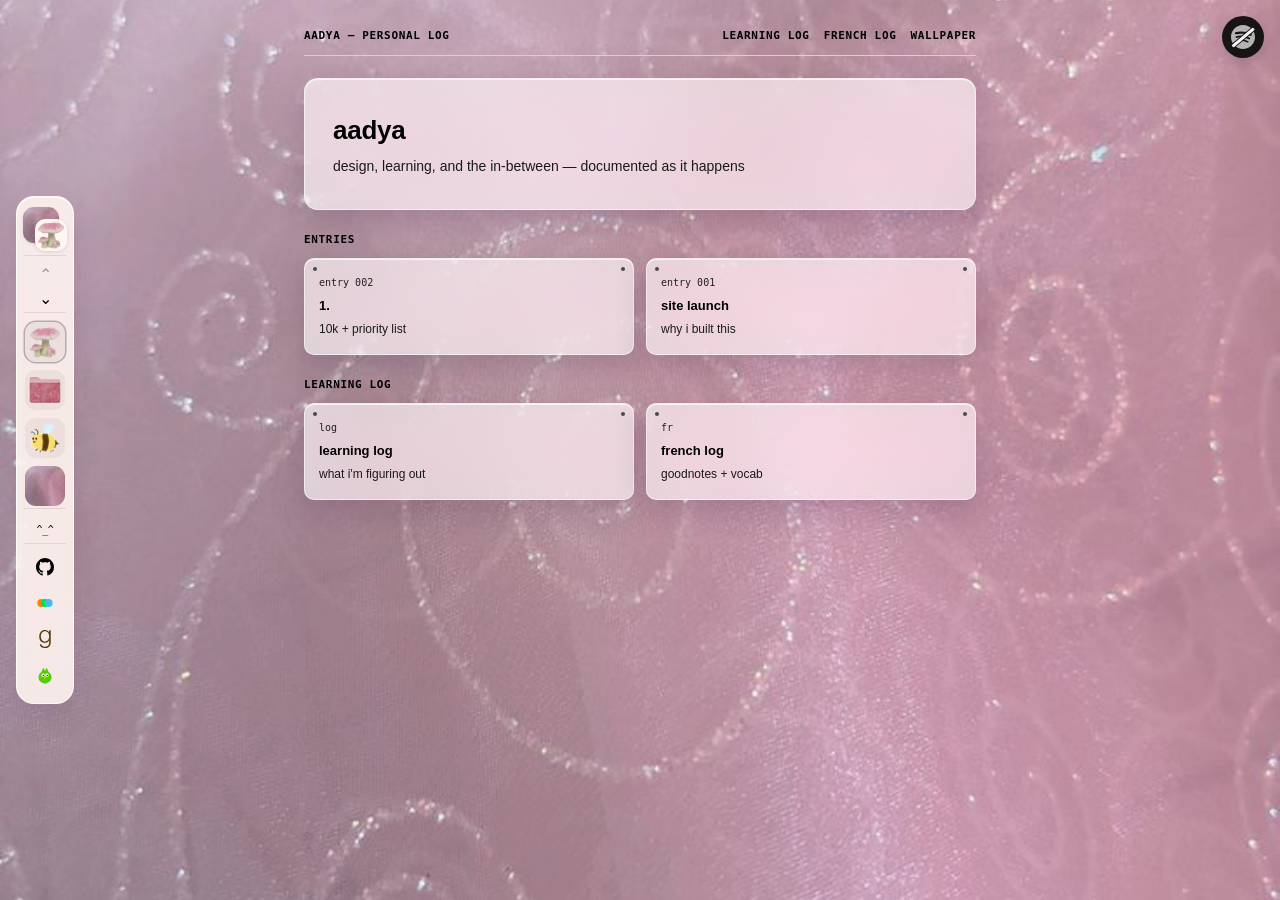
==== index.html @ 1bc1b9bb "Make Spotify toggle use official black/green icon treatment Dark button with slash when muted; solid" ====
<!DOCTYPE html>
<html lang="en">
<head>
  <meta charset="UTF-8" />
  <meta name="viewport" content="width=device-width, initial-scale=1.0" />
  <title>aadya — personal log</title>
  <link rel="stylesheet" href="style.css?v=21" />
</head>
<body>
  <div class="site-bg" aria-hidden="true"></div>
  <nav class="side-nav" aria-label="site">
    <a class="side-nav-stack" href="/index.html" aria-label="home">
      <span class="side-nav-stack-back" aria-hidden="true"></span>
      <img class="side-nav-stack-front" src="/assets/nav-mushrooms.png" alt="" />
    </a>
    <div class="side-nav-group side-nav-arrows">
      <span class="side-nav-chev is-off" aria-hidden="true">⌃</span>
      <a class="side-nav-chev" href="/entries/entry-002.html" aria-label="next">⌄</a>
    </div>
    <div class="side-nav-group">
      <a class="side-nav-tile is-current" href="/index.html" aria-label="entries" title="entries" aria-current="page"><img src="/assets/nav-mushrooms.png" alt="" /></a>
      <a class="side-nav-tile" href="/learning.html" aria-label="learning log" title="learning log"><img src="/assets/nav-folder.png" alt="" /></a>
      <a class="side-nav-tile side-nav-tile-fr" href="/french.html" aria-label="french log" title="french log"><img src="/assets/nav-bee.png" alt="" /></a>
      <a class="side-nav-tile side-nav-tile-wall" href="/wallpaper.html" aria-label="wallpaper" title="wallpaper"></a>
    </div>
    <div class="side-nav-group">
      <span class="side-nav-face" title="hi">^_^</span>
    </div>
    <div class="side-nav-group">
      <a class="side-nav-link" href="https://github.com/aadyaburli" aria-label="github" title="github" target="_blank" rel="noreferrer"><svg viewBox="0 0 16 16" aria-hidden="true"><path fill="currentColor" d="M8 0C3.58 0 0 3.58 0 8c0 3.54 2.29 6.53 5.47 7.59.4.07.55-.17.55-.38 0-.19-.01-.82-.01-1.49-2.01.37-2.53-.49-2.69-.94-.09-.23-.48-.94-.82-1.13-.28-.15-.68-.52-.01-.53.63-.01 1.08.58 1.23.82.72 1.21 1.87.87 2.33.66.07-.52.28-.87.51-1.07-1.78-.2-3.64-.89-3.64-3.95 0-.87.31-1.59.82-2.15-.08-.2-.36-1.02.08-2.12 0 0 .67-.21 2.2.82.64-.18 1.32-.27 2-.27s1.36.09 2 .27c1.53-1.04 2.2-.82 2.2-.82.44 1.1.16 1.92.08 2.12.51.56.82 1.27.82 2.15 0 3.07-1.87 3.75-3.65 3.95.29.25.54.73.54 1.48 0 1.07-.01 1.93-.01 2.2 0 .21.15.46.55.38A8.01 8.01 0 0 0 16 8c0-4.42-3.58-8-8-8"/></svg></a>
      <a class="side-nav-link" href="https://letterboxd.com/blakez333/" aria-label="letterboxd" title="letterboxd" target="_blank" rel="noreferrer"><svg viewBox="0 0 24 24" aria-hidden="true"><circle cx="7" cy="12" r="5.2" fill="#ff8000"/><circle cx="12" cy="12" r="5.2" fill="#00e054"/><circle cx="17" cy="12" r="5.2" fill="#40bcf4"/></svg></a>
      <a class="side-nav-link" href="https://www.goodreads.com/friend/i?feature=friend-invite-url&invite_token=NzhiZjYzODctMDVhMC00OTViLWJhNmMtYjhkZDQzZmRiYTU3" aria-label="goodreads" title="goodreads" target="_blank" rel="noreferrer"><svg viewBox="0 0 24 24" aria-hidden="true"><path fill="#553B08" d="M11.43 23.995c-3.608-.208-6.274-2.077-6.448-5.078.695.007 1.375-.013 2.07-.006.224 1.342 1.065 2.43 2.683 3.026 1.583.496 3.737.46 5.082-.174 1.351-.636 2.145-1.822 2.503-3.577.212-1.042.236-1.734.231-2.92l-.005-1.631h-.059c-1.245 2.564-3.315 3.53-5.59 3.475-5.74-.054-7.68-4.534-7.528-8.606.01-5.241 3.22-8.537 7.557-8.495 2.354-.14 4.605 1.362 5.554 3.37l.059.002.002-2.918 2.099.004-.002 15.717c-.193 7.04-4.376 7.89-8.209 7.811zm6.1-15.633c-.096-3.26-1.601-6.62-5.503-6.645-3.954-.017-5.625 3.592-5.604 6.85-.013 3.439 1.643 6.305 4.703 6.762 4.532.591 6.551-3.411 6.404-6.967z"/></svg></a>
      <a class="side-nav-link" href="https://www.duolingo.com/profile/blakewhimsy" aria-label="duolingo" title="duolingo" target="_blank" rel="noreferrer"><svg viewBox="0 0 24 24" aria-hidden="true"><path fill="#58CC02" d="M7 8.2 9.2 3.4c.3-.6 1.2-.6 1.5 0L12 7.1l1.3-3.7c.3-.6 1.2-.6 1.5 0L17 8.2c2.4 1.1 3.6 4 3.6 7.1 0 4.2-3.4 7.2-8.6 8.2-5.2-1-8.6-4-8.6-8.2 0-3.1 1.2-6 3.6-7.1z"/><circle fill="#fff" cx="9.4" cy="12.2" r="2.1"/><circle fill="#fff" cx="14.6" cy="12.2" r="2.1"/><circle fill="#1a1a1a" cx="9.8" cy="12.5" r=".9"/><circle fill="#1a1a1a" cx="15" cy="12.5" r=".9"/><path fill="#FFC200" d="M12 13.6 10.6 16.4h2.8z"/></svg></a>
    </div>
  </nav>
  <div class="wrap">

    <div class="topbar">
      <span>aadya — personal log</span>
      <span class="topbar-links">
        <a href="learning.html">learning log</a>
        <a href="french.html">french log</a>
        <a href="wallpaper.html">wallpaper</a>
      </span>
    </div>

    <div class="hero">
      <h1>aadya</h1>
      <p>design, learning, and the in-between — documented as it happens</p>
    </div>

    <div class="section-label">entries</div>

    <!--
      to add a new entry:
      1. copy entries/entry-template.html to entries/entry-00X.html and fill it in
      2. add a new <a class="entry-card"> block below, newest at the top
    -->
    <div class="entry-grid">

      <a class="entry-card" href="entries/entry-002.html">
        <div class="tag">entry 002</div>
        <div class="title">1.</div>
        <div class="desc">10k + priority list</div>
      </a>

      <a class="entry-card" href="entries/entry-001.html">
        <div class="tag">entry 001</div>
        <div class="title">site launch</div>
        <div class="desc">why i built this</div>
      </a>
    </div>

    <div class="section-label">learning log</div>

    <div class="entry-grid">
      <a class="entry-card" href="learning.html">
        <div class="tag">log</div>
        <div class="title">learning log</div>
        <div class="desc">what i'm figuring out</div>
      </a>
      <a class="entry-card" href="french.html">
        <div class="tag">fr</div>
        <div class="title">french log</div>
        <div class="desc">goodnotes + vocab</div>
      </a>
    </div>

  </div>
  <script src="/assets/bg.js"></script>
  <script src="/assets/spotify-bg.js"></script>
</body>
</html>
---- style.css ----
/* ============================================
   base site styles — industrial / apple aesthetic
   grey background, sleek sans-serif, monospace
   labels for the "industrial" detail
   ============================================ */

:root {
  --bg: #e4e4e6;          /* page background — brushed grey */
  --panel: #f5f5f7;       /* card / panel surface — apple grey-white */
  --border: #d2d2d6;      /* hairline borders */
  --text-primary: #000000;
  --text-secondary: #1a1a1a;
  --text-muted: #222222;
  --rivet: #4a4a4e;

  --font-sans: -apple-system, BlinkMacSystemFont, "SF Pro Display", "Segoe UI", Helvetica, Arial, sans-serif;
  --font-mono: ui-monospace, "SF Mono", "Menlo", "Consolas", monospace;
}

* {
  box-sizing: border-box;
  cursor: url("/assets/bubble-cursor.png") 12 12, url("/assets/bubble-cursor-32.png") 16 16, auto;
}

a,
.entry-card,
.back-link,
.gn-downloads a,
.wallpaper-swatch,
.wallpaper-icon-btn,
.side-nav a,
.spotify-sound-toggle {
  cursor: url("/assets/bubble-cursor.png") 12 12, url("/assets/bubble-cursor-32.png") 16 16, pointer;
}

body {
  margin: 0;
  background: #f3c4d4;
  color: var(--text-primary);
  font-family: var(--font-sans);
  line-height: 1.5;
}

.site-bg {
  position: fixed;
  inset: 0;
  z-index: 0;
  overflow: hidden;
  background: #f3c4d4;
  pointer-events: none;
}

.site-bg::before {
  content: "";
  position: absolute;
  inset: 0;
  background: url("/assets/bg-spiral.jpg") center / cover no-repeat;
}

.site-bg::after {
  content: "";
  position: absolute;
  inset: 0;
  background: rgba(255, 236, 244, 0.12);
}

.wrap {
  position: relative;
  z-index: 1;
  max-width: 720px;
  margin: 0 auto;
  padding: 28px 24px 80px;
}

/* top bar — the "nameplate" strip */
.topbar {
  display: flex;
  justify-content: space-between;
  align-items: center;
  border-bottom: 1px solid var(--border);
  padding-bottom: 10px;
  margin-bottom: 22px;
  font-family: var(--font-mono);
  font-size: 11px;
  letter-spacing: 0.06em;
  color: var(--text-primary);
  text-transform: uppercase;
  font-weight: 600;
}

.topbar a {
  color: var(--text-primary);
  text-decoration: none;
}

.topbar a:hover {
  color: #000;
}

.hero,
.entry-card,
.entry-page,
.log-note {
  background: rgba(255, 255, 255, 0.62);
  backdrop-filter: blur(22px) saturate(170%);
  -webkit-backdrop-filter: blur(22px) saturate(170%);
  border: 1px solid rgba(255, 255, 255, 0.55);
  box-shadow:
    0 10px 30px rgba(40, 16, 60, 0.18),
    inset 0 1px 0 rgba(255, 255, 255, 0.7);
}

/* hero panel */
.hero {
  border-radius: 14px;
  padding: 32px 28px;
  margin-bottom: 16px;
}

.hero h1 {
  margin: 0;
  font-size: 26px;
  font-weight: 600;
  letter-spacing: -0.01em;
}

.hero p {
  margin: 6px 0 0;
  font-size: 14px;
  color: var(--text-secondary);
}

.section-label {
  margin: 22px 0 10px;
  font-family: var(--font-mono);
  font-size: 11px;
  letter-spacing: 0.06em;
  color: var(--text-primary);
  text-transform: uppercase;
  font-weight: 600;
}

.section-label:first-of-type {
  margin-top: 4px;
}

/* entry grid on the homepage */
.entry-grid {
  display: grid;
  grid-template-columns: repeat(auto-fit, minmax(160px, 1fr));
  gap: 12px;
}

.entry-card {
  position: relative;
  border-radius: 10px;
  padding: 16px 14px;
  text-decoration: none;
  color: inherit;
  display: block;
  transition: background 0.15s ease, border-color 0.15s ease;
}

.entry-card:hover {
  background: rgba(255, 255, 255, 0.68);
  border-color: rgba(255, 255, 255, 0.8);
}

/* rivet dots — the little signature detail in each corner */
.entry-card::before,
.entry-card::after {
  content: "";
  position: absolute;
  top: 8px;
  width: 4px;
  height: 4px;
  border-radius: 50%;
  background: var(--rivet);
}

.entry-card::before { left: 8px; }
.entry-card::after { right: 8px; }

.entry-card .tag {
  font-family: var(--font-mono);
  font-size: 10px;
  color: var(--text-muted);
  margin-bottom: 6px;
}

.entry-card .title {
  font-size: 13px;
  font-weight: 600;
}

.entry-card .desc {
  font-size: 12px;
  color: var(--text-secondary);
  margin-top: 4px;
}

/* single entry page */
.entry-page {
  border-radius: 14px;
  padding: 32px 28px;
}

.entry-page .tag {
  font-family: var(--font-mono);
  font-size: 11px;
  color: var(--text-muted);
  margin-bottom: 10px;
}

.entry-page h1 {
  margin: 0 0 4px;
  font-size: 22px;
  font-weight: 600;
}

.entry-page .date {
  font-size: 13px;
  color: var(--text-secondary);
  margin-bottom: 20px;
}

.entry-page .body {
  font-size: 15px;
  color: var(--text-primary);
}

.entry-page .body p {
  margin: 0 0 14px;
}

.back-link {
  display: inline-block;
  margin-top: 24px;
  font-family: var(--font-mono);
  font-size: 12px;
  color: var(--text-primary);
  text-decoration: none;
}

.back-link:hover {
  color: var(--text-primary);
}

/* learning log notes */
.log-list {
  display: flex;
  flex-direction: column;
  gap: 12px;
}

.log-note {
  border-radius: 14px;
  padding: 24px 26px;
}

.log-note .tag {
  font-family: var(--font-mono);
  font-size: 11px;
  color: var(--text-muted);
  margin-bottom: 8px;
}

.log-note h2 {
  margin: 0 0 4px;
  font-size: 18px;
  font-weight: 600;
}

.log-note .date {
  font-size: 13px;
  color: var(--text-secondary);
  margin-bottom: 14px;
}

.log-note p {
  margin: 0;
  font-size: 15px;
  color: var(--text-primary);
}

/* french log — goodnotes sheets */
.gn-book {
  display: flex;
  flex-direction: column;
  gap: 18px;
}

.gn-page {
  background: #fffaf3;
  border: 1px solid rgba(40, 24, 16, 0.12);
  border-radius: 4px 10px 10px 4px;
  box-shadow:
    0 10px 28px rgba(40, 16, 30, 0.12),
    inset 0 1px 0 rgba(255, 255, 255, 0.9);
  overflow: hidden;
}

.gn-meta {
  display: flex;
  justify-content: space-between;
  padding: 10px 18px 0;
  font-family: var(--font-mono);
  font-size: 10px;
  letter-spacing: 0.06em;
  text-transform: uppercase;
  color: var(--text-muted);
}

.gn-paper {
  margin: 8px 14px 16px;
  padding: 22px 22px 28px 26px;
  min-height: 280px;
  background-color: #fffdf8;
  background-image: radial-gradient(#d7cbb8 1.1px, transparent 1.1px);
  background-size: 18px 18px;
  border: 1px solid rgba(180, 160, 140, 0.28);
}

.gn-paper-empty {
  min-height: 640px;
}

.gn-paper h2 {
  margin: 0 0 10px;
  font-family: Georgia, "Times New Roman", serif;
  font-size: 22px;
  font-weight: 500;
}

.gn-paper p {
  margin: 0 0 12px;
  font-size: 15px;
  max-width: 36em;
}

.gn-vocab {
  display: grid;
  gap: 8px;
  margin-top: 18px;
  max-width: 280px;
}

.gn-vocab div {
  display: flex;
  justify-content: space-between;
  gap: 16px;
  border-bottom: 1px solid rgba(40, 24, 16, 0.12);
  padding-bottom: 4px;
  font-size: 14px;
}

.gn-vocab em {
  font-style: italic;
  font-family: Georgia, "Times New Roman", serif;
}

.gn-vocab span {
  color: var(--text-secondary);
}

.gn-slot {
  min-height: 560px;
}

.gn-slot img {
  display: block;
  width: 100%;
  height: auto;
}

.gn-hint {
  margin: 0;
  padding-top: 40%;
  text-align: center;
  font-family: var(--font-mono);
  font-size: 11px;
  letter-spacing: 0.05em;
  text-transform: uppercase;
  color: rgba(40, 24, 16, 0.38);
}

.gn-downloads {
  display: flex;
  flex-wrap: wrap;
  gap: 8px;
  margin: 0 0 16px;
}

.gn-downloads a {
  display: inline-flex;
  align-items: center;
  gap: 6px;
  padding: 7px 12px;
  border-radius: 999px;
  border: 1px solid rgba(40, 24, 16, 0.14);
  background: rgba(255, 250, 243, 0.78);
  color: var(--text-primary);
  text-decoration: none;
  font-family: var(--font-mono);
  font-size: 11px;
  letter-spacing: 0.04em;
  text-transform: uppercase;
}

.gn-downloads a:hover {
  background: #fffaf3;
}

.gn-paper-latex {
  padding: 0;
  min-height: 0;
  background-image: none;
  background-color: #f6efe4;
}

.gn-paper-latex .gn-slot {
  min-height: 0;
}

.side-nav-tile-fr {
  background: rgba(255, 244, 214, 0.7);
}

.side-nav-tile-fr img {
  width: 34px;
  height: 34px;
}

body[data-wallpaper="still"] .site-bg::before {
  background-image: url("/assets/bg-poster.jpg");
}

body[data-wallpaper="dusk"] .site-bg::after {
  background: rgba(12, 4, 22, 0.52);
}

body[data-wallpaper="mist"] .site-bg::before {
  filter: blur(10px) saturate(1.25);
  transform: scale(1.12);
}

body[data-wallpaper="mist"] .site-bg::after {
  background: rgba(255, 255, 255, 0.14);
}

body[data-wallpaper="paper"] .site-bg::after {
  background:
    repeating-linear-gradient(0deg, rgba(255, 255, 255, 0.05) 0 1px, transparent 1px 3px),
    repeating-linear-gradient(90deg, rgba(40, 20, 10, 0.05) 0 1px, transparent 1px 4px),
    rgba(236, 228, 214, 0.3);
}

body[data-wallpaper="glass"] .site-bg::after {
  background: linear-gradient(
    155deg,
    rgba(170, 235, 255, 0.34),
    rgba(255, 170, 220, 0.26) 55%,
    rgba(90, 40, 140, 0.22)
  );
}

.topbar-links {
  display: flex;
  gap: 14px;
}

/* Spotify background sound — fixed top-right icon toggle */
.spotify-sound-toggle {
  position: fixed;
  top: 16px;
  right: 16px;
  z-index: 60;
  width: 42px;
  height: 42px;
  padding: 0;
  border: none;
  border-radius: 50%;
  background: #191414;
  box-shadow: 0 6px 18px rgba(40, 16, 60, 0.18);
  display: grid;
  place-items: center;
  color: #b3b3b3;
  transition: color 0.15s ease, background 0.15s ease, transform 0.15s ease;
}

.spotify-sound-toggle:hover {
  transform: scale(1.05);
  color: #fff;
}

.spotify-sound-toggle.is-on {
  background: #1db954;
  color: #fff;
}

.spotify-sound-toggle .spotify-sound-icon {
  width: 24px;
  height: 24px;
  display: block;
}

.spotify-sound-toggle .spotify-sound-icon path {
  fill: currentColor;
}

.spotify-sound-toggle .spotify-sound-slash {
  position: absolute;
  left: 50%;
  top: 50%;
  width: 28px;
  height: 2.5px;
  margin-left: -14px;
  margin-top: -1px;
  background: #fff;
  border-radius: 1px;
  transform: rotate(-40deg);
  opacity: 0.95;
  pointer-events: none;
  box-shadow: 0 0 0 1px #191414;
}

.spotify-sound-toggle.is-on .spotify-sound-slash {
  display: none;
}

.spotify-embed-host {
  /* keep a real-sized player; clip it so only the icon control shows */
  position: fixed;
  right: 16px;
  bottom: 16px;
  width: 300px;
  height: 80px;
  overflow: hidden;
  clip-path: inset(0 0 0 0);
  opacity: 0;
  pointer-events: none;
  z-index: -1;
}

.wallpaper-page {
  position: relative;
  z-index: 1;
  min-height: 100vh;
  padding: 28px 24px 40px;
}

.wallpaper-page .topbar {
  max-width: none;
}

.wallpaper-dock {
  position: fixed;
  right: 24px;
  top: 50%;
  transform: translateY(-50%);
  width: min(300px, calc(100vw - 48px));
  background: rgba(255, 255, 255, 0.62);
  backdrop-filter: blur(22px) saturate(170%);
  -webkit-backdrop-filter: blur(22px) saturate(170%);
  border: 1px solid rgba(255, 255, 255, 0.55);
  box-shadow:
    0 10px 30px rgba(40, 16, 60, 0.18),
    inset 0 1px 0 rgba(255, 255, 255, 0.7);
  border-radius: 14px;
  padding: 20px 18px 18px;
}

.wallpaper-dock-head {
  display: flex;
  justify-content: space-between;
  align-items: baseline;
  gap: 12px;
}

.wallpaper-dock h1 {
  margin: 0;
  font-size: 22px;
  font-weight: 600;
}

.wallpaper-icon-btn {
  font-family: var(--font-mono);
  font-size: 11px;
  letter-spacing: 0.06em;
  text-transform: uppercase;
  color: var(--text-primary);
  background: transparent;
  border: 0;
  padding: 0;
}

.wallpaper-icon-btn:hover {
  color: var(--text-primary);
}

.wallpaper-kicker,
.wallpaper-current {
  margin: 6px 0 0;
  font-size: 13px;
  color: var(--text-secondary);
}

.wallpaper-current {
  font-family: var(--font-mono);
  font-size: 11px;
  letter-spacing: 0.06em;
  text-transform: uppercase;
  color: var(--text-primary);
  margin-bottom: 14px;
}

.wallpaper-grid {
  display: grid;
  grid-template-columns: repeat(3, 1fr);
  gap: 8px;
}

.wallpaper-swatch {
  display: flex;
  flex-direction: column;
  gap: 6px;
  padding: 0;
  border: 0;
  background: transparent;
  font-family: var(--font-mono);
  font-size: 10px;
  letter-spacing: 0.04em;
  text-transform: uppercase;
  color: var(--text-primary);
  text-align: left;
}

.wallpaper-thumb {
  display: block;
  width: 100%;
  aspect-ratio: 1;
  border-radius: 8px;
  border: 1px solid rgba(255, 255, 255, 0.45);
  background: url("/assets/bg-spiral.jpg") center / cover no-repeat;
}

.wallpaper-thumb-still {
  background-image: url("/assets/bg-poster.jpg");
}

.wallpaper-swatch.is-active .wallpaper-thumb,
.wallpaper-swatch:hover .wallpaper-thumb {
  border-color: rgba(255, 255, 255, 0.95);
  box-shadow: 0 0 0 2px rgba(255, 255, 255, 0.35);
}

.wallpaper-thumb-dusk {
  filter: brightness(0.55);
}

.wallpaper-thumb-mist {
  filter: blur(1.5px) saturate(1.3) brightness(1.1);
}

.wallpaper-thumb-paper {
  filter: sepia(0.35) contrast(0.95);
}

.wallpaper-thumb-glass {
  filter: hue-rotate(40deg) saturate(1.4);
}

@media (max-width: 720px) {
  .wallpaper-dock {
    position: static;
    transform: none;
    width: auto;
    margin-top: 40vh;
  }
}

/* left icon dock — like a studio sidebar */
.side-nav {
  position: fixed;
  left: 16px;
  top: 50%;
  transform: translateY(-50%);
  z-index: 4;
  display: flex;
  flex-direction: column;
  align-items: center;
  width: 58px;
  padding: 10px 7px 12px;
  background: rgba(255, 246, 241, 0.88);
  backdrop-filter: blur(18px) saturate(160%);
  -webkit-backdrop-filter: blur(18px) saturate(160%);
  border: 1px solid rgba(255, 255, 255, 0.75);
  border-radius: 18px;
  box-shadow:
    0 12px 30px rgba(80, 30, 50, 0.14),
    inset 0 1px 0 rgba(255, 255, 255, 0.9);
}

.side-nav-stack {
  position: relative;
  display: block;
  width: 44px;
  height: 44px;
  margin-bottom: 4px;
}

.side-nav-stack-back {
  position: absolute;
  inset: 0 8px 8px 0;
  border-radius: 11px;
  background: url("/assets/bg-spiral.jpg") center / cover no-repeat;
  box-shadow: 0 1px 3px rgba(0, 0, 0, 0.12);
}

.side-nav-stack-front {
  position: absolute;
  right: 0;
  bottom: 0;
  width: 32px;
  height: 32px;
  object-fit: contain;
  background: #fff6f1;
  border-radius: 10px;
  padding: 2px;
  box-shadow: 0 1px 4px rgba(0, 0, 0, 0.12);
}

.side-nav-group {
  display: flex;
  flex-direction: column;
  align-items: center;
  gap: 8px;
  width: 100%;
  padding: 9px 0 2px;
  border-top: 1px solid rgba(40, 20, 30, 0.1);
}

.side-nav-arrows {
  gap: 2px;
  padding-top: 8px;
}

.side-nav-chev {
  display: grid;
  place-items: center;
  width: 32px;
  height: 22px;
  color: var(--text-primary);
  text-decoration: none;
  font-size: 16px;
  line-height: 1;
}

.side-nav-chev.is-off {
  opacity: 0.35;
  pointer-events: none;
}

.side-nav-tile {
  display: grid;
  place-items: center;
  width: 40px;
  height: 40px;
  border-radius: 11px;
  background: rgba(40, 20, 30, 0.05);
  overflow: hidden;
  text-decoration: none;
  color: var(--text-primary);
}

.side-nav-tile img {
  width: 32px;
  height: 32px;
  object-fit: contain;
}

.side-nav-tile svg {
  width: 20px;
  height: 20px;
}

.side-nav-tile-wall {
  background: url("/assets/bg-spiral.jpg") center / cover no-repeat;
}

.side-nav-tile.is-current {
  box-shadow: 0 0 0 1.5px rgba(20, 10, 16, 0.28);
}

.side-nav-face {
  font-family: var(--font-mono);
  font-size: 10px;
  letter-spacing: -0.04em;
  color: var(--text-primary);
  padding: 4px 0;
}

.side-nav-link {
  display: grid;
  place-items: center;
  width: 28px;
  height: 28px;
  color: var(--text-primary);
}

.side-nav-link svg {
  width: 18px;
  height: 18px;
}

@media (max-width: 920px) {
  .side-nav {
    left: 50%;
    right: auto;
    top: auto;
    bottom: 14px;
    transform: translateX(-50%);
    flex-direction: row;
    width: auto;
    max-width: calc(100vw - 28px);
    height: 58px;
    padding: 8px 10px;
    overflow-x: auto;
  }

  .side-nav-stack {
    margin: 0 4px 0 0;
    flex: 0 0 auto;
  }

  .side-nav-group {
    flex-direction: row;
    width: auto;
    padding: 0 8px;
    border-top: 0;
    border-left: 1px solid rgba(40, 20, 30, 0.1);
  }

  .side-nav-arrows {
    padding: 0 8px;
  }

  .wrap,
  .wallpaper-page {
    padding-bottom: 92px;
  }
}
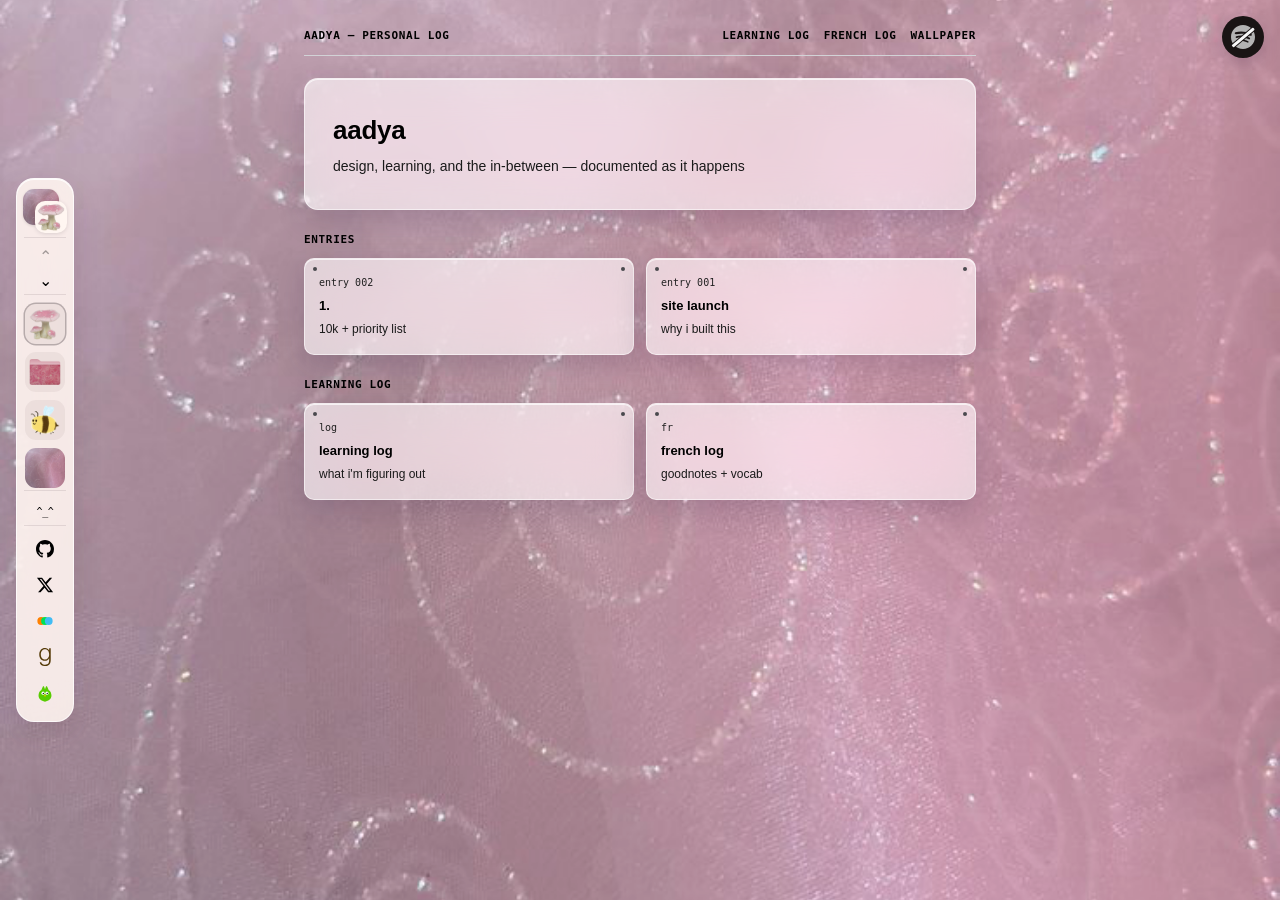
==== commit ac0c6c07: "Add X profile link to the side navigation Place https://x.com/aadyabuilds next to the other profile " ====
--- a/index.html
+++ b/index.html
@@ -28,6 +28,7 @@
     </div>
     <div class="side-nav-group">
       <a class="side-nav-link" href="https://github.com/aadyaburli" aria-label="github" title="github" target="_blank" rel="noreferrer"><svg viewBox="0 0 16 16" aria-hidden="true"><path fill="currentColor" d="M8 0C3.58 0 0 3.58 0 8c0 3.54 2.29 6.53 5.47 7.59.4.07.55-.17.55-.38 0-.19-.01-.82-.01-1.49-2.01.37-2.53-.49-2.69-.94-.09-.23-.48-.94-.82-1.13-.28-.15-.68-.52-.01-.53.63-.01 1.08.58 1.23.82.72 1.21 1.87.87 2.33.66.07-.52.28-.87.51-1.07-1.78-.2-3.64-.89-3.64-3.95 0-.87.31-1.59.82-2.15-.08-.2-.36-1.02.08-2.12 0 0 .67-.21 2.2.82.64-.18 1.32-.27 2-.27s1.36.09 2 .27c1.53-1.04 2.2-.82 2.2-.82.44 1.1.16 1.92.08 2.12.51.56.82 1.27.82 2.15 0 3.07-1.87 3.75-3.65 3.95.29.25.54.73.54 1.48 0 1.07-.01 1.93-.01 2.2 0 .21.15.46.55.38A8.01 8.01 0 0 0 16 8c0-4.42-3.58-8-8-8"/></svg></a>
+      <a class="side-nav-link" href="https://x.com/aadyabuilds" aria-label="x" title="x" target="_blank" rel="noreferrer"><svg viewBox="0 0 24 24" aria-hidden="true"><path fill="currentColor" d="M18.244 2.25h3.308l-7.227 8.26 8.502 11.24H16.17l-4.714-6.231-5.401 6.231H2.744l7.227-8.451L1.254 2.25H8.08l4.713 6.231zm-1.161 17.52h1.833L7.084 4.126H5.117z"/></svg></a>
       <a class="side-nav-link" href="https://letterboxd.com/blakez333/" aria-label="letterboxd" title="letterboxd" target="_blank" rel="noreferrer"><svg viewBox="0 0 24 24" aria-hidden="true"><circle cx="7" cy="12" r="5.2" fill="#ff8000"/><circle cx="12" cy="12" r="5.2" fill="#00e054"/><circle cx="17" cy="12" r="5.2" fill="#40bcf4"/></svg></a>
       <a class="side-nav-link" href="https://www.goodreads.com/friend/i?feature=friend-invite-url&invite_token=NzhiZjYzODctMDVhMC00OTViLWJhNmMtYjhkZDQzZmRiYTU3" aria-label="goodreads" title="goodreads" target="_blank" rel="noreferrer"><svg viewBox="0 0 24 24" aria-hidden="true"><path fill="#553B08" d="M11.43 23.995c-3.608-.208-6.274-2.077-6.448-5.078.695.007 1.375-.013 2.07-.006.224 1.342 1.065 2.43 2.683 3.026 1.583.496 3.737.46 5.082-.174 1.351-.636 2.145-1.822 2.503-3.577.212-1.042.236-1.734.231-2.92l-.005-1.631h-.059c-1.245 2.564-3.315 3.53-5.59 3.475-5.74-.054-7.68-4.534-7.528-8.606.01-5.241 3.22-8.537 7.557-8.495 2.354-.14 4.605 1.362 5.554 3.37l.059.002.002-2.918 2.099.004-.002 15.717c-.193 7.04-4.376 7.89-8.209 7.811zm6.1-15.633c-.096-3.26-1.601-6.62-5.503-6.645-3.954-.017-5.625 3.592-5.604 6.85-.013 3.439 1.643 6.305 4.703 6.762 4.532.591 6.551-3.411 6.404-6.967z"/></svg></a>
       <a class="side-nav-link" href="https://www.duolingo.com/profile/blakewhimsy" aria-label="duolingo" title="duolingo" target="_blank" rel="noreferrer"><svg viewBox="0 0 24 24" aria-hidden="true"><path fill="#58CC02" d="M7 8.2 9.2 3.4c.3-.6 1.2-.6 1.5 0L12 7.1l1.3-3.7c.3-.6 1.2-.6 1.5 0L17 8.2c2.4 1.1 3.6 4 3.6 7.1 0 4.2-3.4 7.2-8.6 8.2-5.2-1-8.6-4-8.6-8.2 0-3.1 1.2-6 3.6-7.1z"/><circle fill="#fff" cx="9.4" cy="12.2" r="2.1"/><circle fill="#fff" cx="14.6" cy="12.2" r="2.1"/><circle fill="#1a1a1a" cx="9.8" cy="12.5" r=".9"/><circle fill="#1a1a1a" cx="15" cy="12.5" r=".9"/><path fill="#FFC200" d="M12 13.6 10.6 16.4h2.8z"/></svg></a>
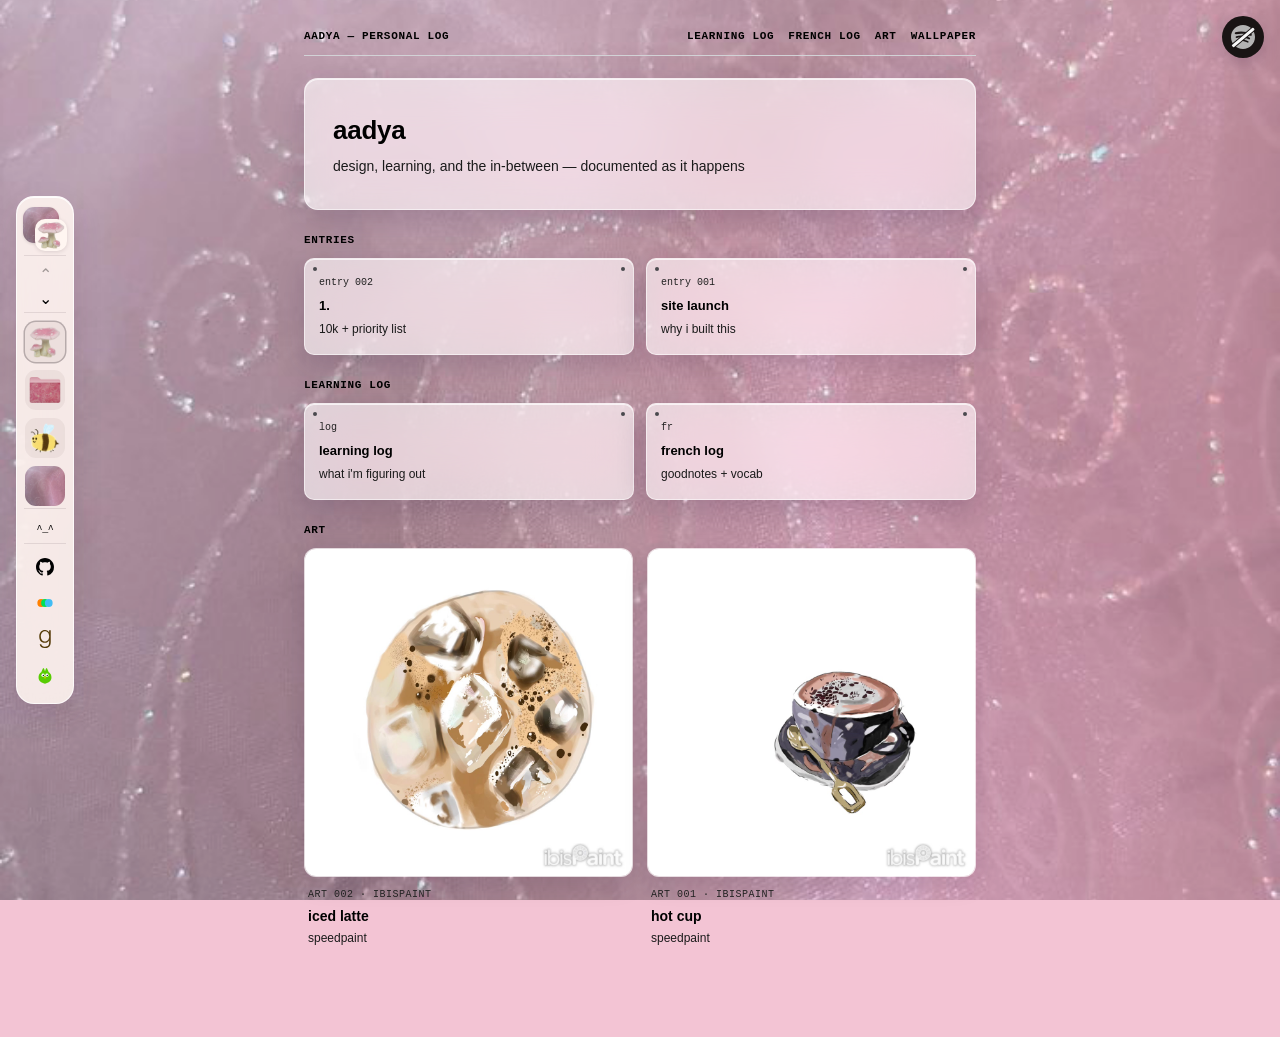
==== commit c35398ec: "Add art section with ibisPaint coffee speedpaints New art log page and homepage art section featurin" ====
--- a/index.html
+++ b/index.html
@@ -4,7 +4,7 @@
   <meta charset="UTF-8" />
   <meta name="viewport" content="width=device-width, initial-scale=1.0" />
   <title>aadya — personal log</title>
-  <link rel="stylesheet" href="style.css?v=21" />
+  <link rel="stylesheet" href="style.css?v=22" />
 </head>
 <body>
   <div class="site-bg" aria-hidden="true"></div>
@@ -28,7 +28,6 @@
     </div>
     <div class="side-nav-group">
       <a class="side-nav-link" href="https://github.com/aadyaburli" aria-label="github" title="github" target="_blank" rel="noreferrer"><svg viewBox="0 0 16 16" aria-hidden="true"><path fill="currentColor" d="M8 0C3.58 0 0 3.58 0 8c0 3.54 2.29 6.53 5.47 7.59.4.07.55-.17.55-.38 0-.19-.01-.82-.01-1.49-2.01.37-2.53-.49-2.69-.94-.09-.23-.48-.94-.82-1.13-.28-.15-.68-.52-.01-.53.63-.01 1.08.58 1.23.82.72 1.21 1.87.87 2.33.66.07-.52.28-.87.51-1.07-1.78-.2-3.64-.89-3.64-3.95 0-.87.31-1.59.82-2.15-.08-.2-.36-1.02.08-2.12 0 0 .67-.21 2.2.82.64-.18 1.32-.27 2-.27s1.36.09 2 .27c1.53-1.04 2.2-.82 2.2-.82.44 1.1.16 1.92.08 2.12.51.56.82 1.27.82 2.15 0 3.07-1.87 3.75-3.65 3.95.29.25.54.73.54 1.48 0 1.07-.01 1.93-.01 2.2 0 .21.15.46.55.38A8.01 8.01 0 0 0 16 8c0-4.42-3.58-8-8-8"/></svg></a>
-      <a class="side-nav-link" href="https://x.com/aadyabuilds" aria-label="x" title="x" target="_blank" rel="noreferrer"><svg viewBox="0 0 24 24" aria-hidden="true"><path fill="currentColor" d="M18.244 2.25h3.308l-7.227 8.26 8.502 11.24H16.17l-4.714-6.231-5.401 6.231H2.744l7.227-8.451L1.254 2.25H8.08l4.713 6.231zm-1.161 17.52h1.833L7.084 4.126H5.117z"/></svg></a>
       <a class="side-nav-link" href="https://letterboxd.com/blakez333/" aria-label="letterboxd" title="letterboxd" target="_blank" rel="noreferrer"><svg viewBox="0 0 24 24" aria-hidden="true"><circle cx="7" cy="12" r="5.2" fill="#ff8000"/><circle cx="12" cy="12" r="5.2" fill="#00e054"/><circle cx="17" cy="12" r="5.2" fill="#40bcf4"/></svg></a>
       <a class="side-nav-link" href="https://www.goodreads.com/friend/i?feature=friend-invite-url&invite_token=NzhiZjYzODctMDVhMC00OTViLWJhNmMtYjhkZDQzZmRiYTU3" aria-label="goodreads" title="goodreads" target="_blank" rel="noreferrer"><svg viewBox="0 0 24 24" aria-hidden="true"><path fill="#553B08" d="M11.43 23.995c-3.608-.208-6.274-2.077-6.448-5.078.695.007 1.375-.013 2.07-.006.224 1.342 1.065 2.43 2.683 3.026 1.583.496 3.737.46 5.082-.174 1.351-.636 2.145-1.822 2.503-3.577.212-1.042.236-1.734.231-2.92l-.005-1.631h-.059c-1.245 2.564-3.315 3.53-5.59 3.475-5.74-.054-7.68-4.534-7.528-8.606.01-5.241 3.22-8.537 7.557-8.495 2.354-.14 4.605 1.362 5.554 3.37l.059.002.002-2.918 2.099.004-.002 15.717c-.193 7.04-4.376 7.89-8.209 7.811zm6.1-15.633c-.096-3.26-1.601-6.62-5.503-6.645-3.954-.017-5.625 3.592-5.604 6.85-.013 3.439 1.643 6.305 4.703 6.762 4.532.591 6.551-3.411 6.404-6.967z"/></svg></a>
       <a class="side-nav-link" href="https://www.duolingo.com/profile/blakewhimsy" aria-label="duolingo" title="duolingo" target="_blank" rel="noreferrer"><svg viewBox="0 0 24 24" aria-hidden="true"><path fill="#58CC02" d="M7 8.2 9.2 3.4c.3-.6 1.2-.6 1.5 0L12 7.1l1.3-3.7c.3-.6 1.2-.6 1.5 0L17 8.2c2.4 1.1 3.6 4 3.6 7.1 0 4.2-3.4 7.2-8.6 8.2-5.2-1-8.6-4-8.6-8.2 0-3.1 1.2-6 3.6-7.1z"/><circle fill="#fff" cx="9.4" cy="12.2" r="2.1"/><circle fill="#fff" cx="14.6" cy="12.2" r="2.1"/><circle fill="#1a1a1a" cx="9.8" cy="12.5" r=".9"/><circle fill="#1a1a1a" cx="15" cy="12.5" r=".9"/><path fill="#FFC200" d="M12 13.6 10.6 16.4h2.8z"/></svg></a>
@@ -41,6 +40,7 @@
       <span class="topbar-links">
         <a href="learning.html">learning log</a>
         <a href="french.html">french log</a>
+        <a href="art.html">art</a>
         <a href="wallpaper.html">wallpaper</a>
       </span>
     </div>
@@ -87,6 +87,54 @@
       </a>
     </div>
 
+    <div class="section-label">art</div>
+
+    <div class="art-grid">
+      <figure class="art-piece">
+        <a href="art.html" aria-label="iced latte speedpaint">
+          <video
+            class="art-video"
+            src="/assets/art/iced-latte-timelapse.mp4"
+            poster="/assets/art/iced-latte.jpg"
+            width="1024"
+            height="1024"
+            autoplay
+            muted
+            loop
+            playsinline
+            preload="metadata"
+          ></video>
+        </a>
+        <figcaption>
+          <div class="tag">art 002 · ibispaint</div>
+          <div class="title">iced latte</div>
+          <div class="desc">speedpaint</div>
+        </figcaption>
+      </figure>
+
+      <figure class="art-piece">
+        <a href="art.html" aria-label="hot cup speedpaint">
+          <video
+            class="art-video"
+            src="/assets/art/hot-cup-timelapse.mp4"
+            poster="/assets/art/hot-cup.jpg"
+            width="1024"
+            height="1024"
+            autoplay
+            muted
+            loop
+            playsinline
+            preload="metadata"
+          ></video>
+        </a>
+        <figcaption>
+          <div class="tag">art 001 · ibispaint</div>
+          <div class="title">hot cup</div>
+          <div class="desc">speedpaint</div>
+        </figcaption>
+      </figure>
+    </div>
+
   </div>
   <script src="/assets/bg.js"></script>
   <script src="/assets/spotify-bg.js"></script>
--- a/style.css
+++ b/style.css
@@ -142,6 +142,54 @@
 
 .section-label:first-of-type {
   margin-top: 4px;
+}
+
+/* art log — ibispaint speedpaints */
+.art-grid {
+  display: grid;
+  grid-template-columns: repeat(auto-fit, minmax(220px, 1fr));
+  gap: 14px;
+  margin-bottom: 8px;
+}
+
+.art-piece {
+  margin: 0;
+}
+
+.art-piece .art-video {
+  display: block;
+  width: 100%;
+  aspect-ratio: 1;
+  height: auto;
+  object-fit: cover;
+  border-radius: 12px;
+  border: 0.5px solid rgba(255, 255, 255, 0.55);
+  background: rgba(255, 255, 255, 0.35);
+  box-shadow: 0 8px 24px rgba(40, 16, 60, 0.12);
+}
+
+.art-piece figcaption {
+  padding: 10px 4px 2px;
+}
+
+.art-piece .tag {
+  font-family: var(--font-mono);
+  font-size: 10px;
+  letter-spacing: 0.05em;
+  text-transform: uppercase;
+  color: var(--text-muted);
+  margin-bottom: 4px;
+}
+
+.art-piece .title {
+  font-size: 14px;
+  font-weight: 600;
+}
+
+.art-piece .desc {
+  font-size: 12px;
+  color: var(--text-secondary);
+  margin-top: 2px;
 }
 
 /* entry grid on the homepage */
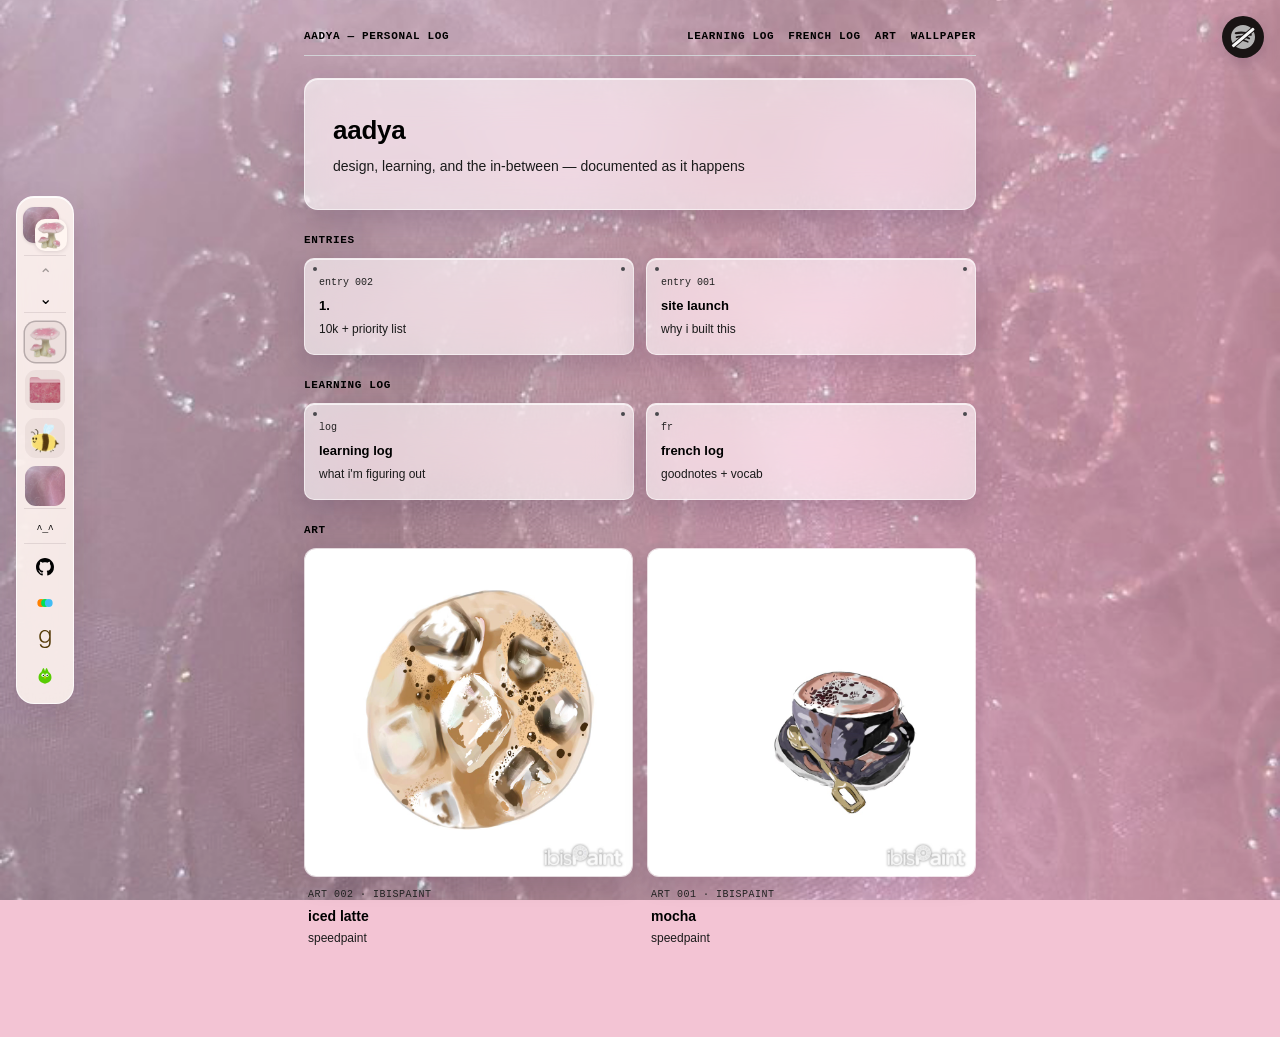
==== commit 7e32c9e9: "Rename hot cup art piece to mocha Update titles, descriptions, and asset filenames on the homepage a" ====
--- a/index.html
+++ b/index.html
@@ -113,11 +113,11 @@
       </figure>
 
       <figure class="art-piece">
-        <a href="art.html" aria-label="hot cup speedpaint">
+        <a href="art.html" aria-label="mocha speedpaint">
           <video
             class="art-video"
-            src="/assets/art/hot-cup-timelapse.mp4"
-            poster="/assets/art/hot-cup.jpg"
+            src="/assets/art/mocha-timelapse.mp4"
+            poster="/assets/art/mocha.jpg"
             width="1024"
             height="1024"
             autoplay
@@ -129,7 +129,7 @@
         </a>
         <figcaption>
           <div class="tag">art 001 · ibispaint</div>
-          <div class="title">hot cup</div>
+          <div class="title">mocha</div>
           <div class="desc">speedpaint</div>
         </figcaption>
       </figure>
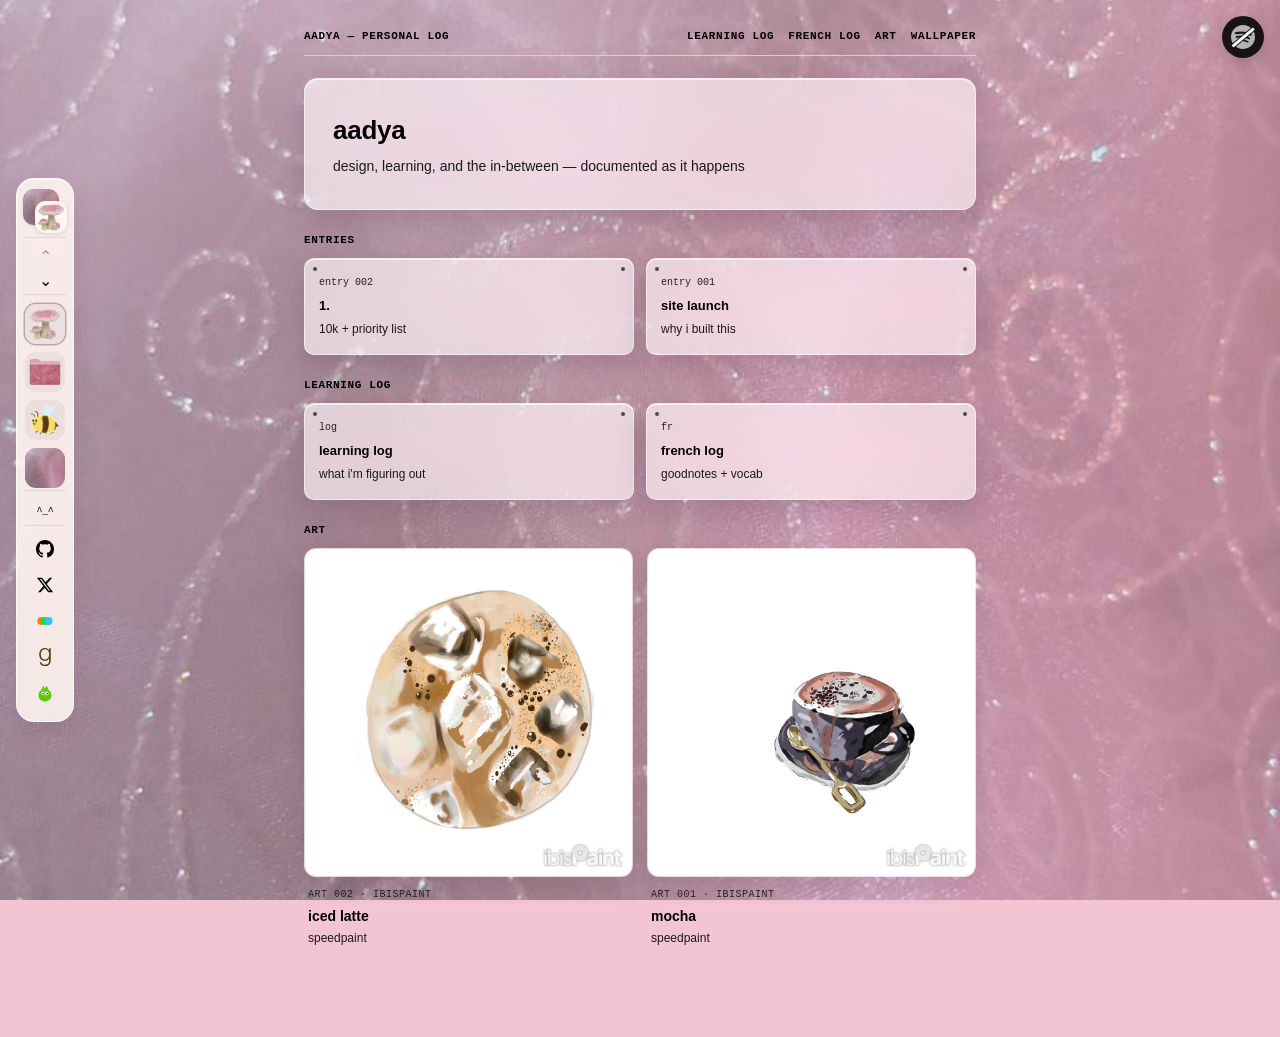
==== commit ead26841: "Merge ac0c6c0772c6ff15432055860a44b76ed3413ecf into 15310fec2a42feddb763069602217f4224bde677" ====
--- a/index.html
+++ b/index.html
@@ -4,7 +4,7 @@
   <meta charset="UTF-8" />
   <meta name="viewport" content="width=device-width, initial-scale=1.0" />
   <title>aadya — personal log</title>
-  <link rel="stylesheet" href="style.css?v=22" />
+  <link rel="stylesheet" href="style.css?v=23" />
 </head>
 <body>
   <div class="site-bg" aria-hidden="true"></div>
@@ -28,8 +28,9 @@
     </div>
     <div class="side-nav-group">
       <a class="side-nav-link" href="https://github.com/aadyaburli" aria-label="github" title="github" target="_blank" rel="noreferrer"><svg viewBox="0 0 16 16" aria-hidden="true"><path fill="currentColor" d="M8 0C3.58 0 0 3.58 0 8c0 3.54 2.29 6.53 5.47 7.59.4.07.55-.17.55-.38 0-.19-.01-.82-.01-1.49-2.01.37-2.53-.49-2.69-.94-.09-.23-.48-.94-.82-1.13-.28-.15-.68-.52-.01-.53.63-.01 1.08.58 1.23.82.72 1.21 1.87.87 2.33.66.07-.52.28-.87.51-1.07-1.78-.2-3.64-.89-3.64-3.95 0-.87.31-1.59.82-2.15-.08-.2-.36-1.02.08-2.12 0 0 .67-.21 2.2.82.64-.18 1.32-.27 2-.27s1.36.09 2 .27c1.53-1.04 2.2-.82 2.2-.82.44 1.1.16 1.92.08 2.12.51.56.82 1.27.82 2.15 0 3.07-1.87 3.75-3.65 3.95.29.25.54.73.54 1.48 0 1.07-.01 1.93-.01 2.2 0 .21.15.46.55.38A8.01 8.01 0 0 0 16 8c0-4.42-3.58-8-8-8"/></svg></a>
+      <a class="side-nav-link" href="https://x.com/aadyabuilds" aria-label="x" title="x" target="_blank" rel="noreferrer"><svg viewBox="0 0 24 24" aria-hidden="true"><path fill="currentColor" d="M18.244 2.25h3.308l-7.227 8.26 8.502 11.24H16.17l-4.714-6.231-5.401 6.231H2.744l7.227-8.451L1.254 2.25H8.08l4.713 6.231zm-1.161 17.52h1.833L7.084 4.126H5.117z"/></svg></a>
       <a class="side-nav-link" href="https://letterboxd.com/blakez333/" aria-label="letterboxd" title="letterboxd" target="_blank" rel="noreferrer"><svg viewBox="0 0 24 24" aria-hidden="true"><circle cx="7" cy="12" r="5.2" fill="#ff8000"/><circle cx="12" cy="12" r="5.2" fill="#00e054"/><circle cx="17" cy="12" r="5.2" fill="#40bcf4"/></svg></a>
-      <a class="side-nav-link" href="https://www.goodreads.com/friend/i?feature=friend-invite-url&invite_token=NzhiZjYzODctMDVhMC00OTViLWJhNmMtYjhkZDQzZmRiYTU3" aria-label="goodreads" title="goodreads" target="_blank" rel="noreferrer"><svg viewBox="0 0 24 24" aria-hidden="true"><path fill="#553B08" d="M11.43 23.995c-3.608-.208-6.274-2.077-6.448-5.078.695.007 1.375-.013 2.07-.006.224 1.342 1.065 2.43 2.683 3.026 1.583.496 3.737.46 5.082-.174 1.351-.636 2.145-1.822 2.503-3.577.212-1.042.236-1.734.231-2.92l-.005-1.631h-.059c-1.245 2.564-3.315 3.53-5.59 3.475-5.74-.054-7.68-4.534-7.528-8.606.01-5.241 3.22-8.537 7.557-8.495 2.354-.14 4.605 1.362 5.554 3.37l.059.002.002-2.918 2.099.004-.002 15.717c-.193 7.04-4.376 7.89-8.209 7.811zm6.1-15.633c-.096-3.26-1.601-6.62-5.503-6.645-3.954-.017-5.625 3.592-5.604 6.85-.013 3.439 1.643 6.305 4.703 6.762 4.532.591 6.551-3.411 6.404-6.967z"/></svg></a>
+      <a class="side-nav-link" href="https://www.goodreads.com/user/show/193448618-blake" aria-label="goodreads" title="goodreads" target="_blank" rel="noreferrer"><svg viewBox="0 0 24 24" aria-hidden="true"><path fill="#553B08" d="M11.43 23.995c-3.608-.208-6.274-2.077-6.448-5.078.695.007 1.375-.013 2.07-.006.224 1.342 1.065 2.43 2.683 3.026 1.583.496 3.737.46 5.082-.174 1.351-.636 2.145-1.822 2.503-3.577.212-1.042.236-1.734.231-2.92l-.005-1.631h-.059c-1.245 2.564-3.315 3.53-5.59 3.475-5.74-.054-7.68-4.534-7.528-8.606.01-5.241 3.22-8.537 7.557-8.495 2.354-.14 4.605 1.362 5.554 3.37l.059.002.002-2.918 2.099.004-.002 15.717c-.193 7.04-4.376 7.89-8.209 7.811zm6.1-15.633c-.096-3.26-1.601-6.62-5.503-6.645-3.954-.017-5.625 3.592-5.604 6.85-.013 3.439 1.643 6.305 4.703 6.762 4.532.591 6.551-3.411 6.404-6.967z"/></svg></a>
       <a class="side-nav-link" href="https://www.duolingo.com/profile/blakewhimsy" aria-label="duolingo" title="duolingo" target="_blank" rel="noreferrer"><svg viewBox="0 0 24 24" aria-hidden="true"><path fill="#58CC02" d="M7 8.2 9.2 3.4c.3-.6 1.2-.6 1.5 0L12 7.1l1.3-3.7c.3-.6 1.2-.6 1.5 0L17 8.2c2.4 1.1 3.6 4 3.6 7.1 0 4.2-3.4 7.2-8.6 8.2-5.2-1-8.6-4-8.6-8.2 0-3.1 1.2-6 3.6-7.1z"/><circle fill="#fff" cx="9.4" cy="12.2" r="2.1"/><circle fill="#fff" cx="14.6" cy="12.2" r="2.1"/><circle fill="#1a1a1a" cx="9.8" cy="12.5" r=".9"/><circle fill="#1a1a1a" cx="15" cy="12.5" r=".9"/><path fill="#FFC200" d="M12 13.6 10.6 16.4h2.8z"/></svg></a>
     </div>
   </nav>
--- a/style.css
+++ b/style.css
@@ -29,7 +29,9 @@
 .wallpaper-swatch,
 .wallpaper-icon-btn,
 .side-nav a,
-.spotify-sound-toggle {
+.spotify-sound-toggle,
+.notebook-cover,
+.notebook-close {
   cursor: url("/assets/bubble-cursor.png") 12 12, url("/assets/bubble-cursor-32.png") 16 16, pointer;
 }
 
@@ -292,6 +294,109 @@
 
 .back-link:hover {
   color: var(--text-primary);
+}
+
+/* learning log — Campus notebook cover → entries */
+.notebook {
+  position: relative;
+}
+
+.notebook-cover {
+  display: block;
+  width: min(320px, 78vw);
+  margin: 18px auto 40px;
+  padding: 0;
+  border: none;
+  background: transparent;
+  position: relative;
+  transform-origin: center top;
+  transition: transform 0.45s cubic-bezier(0.22, 1, 0.36, 1), opacity 0.35s ease;
+  animation: notebook-settle 0.7s cubic-bezier(0.22, 1, 0.36, 1) both;
+}
+
+.notebook-cover img {
+  display: block;
+  width: 100%;
+  height: auto;
+  border-radius: 2px 10px 10px 2px;
+  box-shadow:
+    0 18px 40px rgba(40, 16, 60, 0.18),
+    0 2px 0 rgba(255, 255, 255, 0.55) inset;
+}
+
+.notebook-cover:hover {
+  transform: translateY(-4px) rotate(-0.6deg);
+}
+
+.notebook-cover:focus-visible {
+  outline: 2px solid rgba(30, 30, 30, 0.55);
+  outline-offset: 6px;
+}
+
+.notebook-hint {
+  display: block;
+  margin-top: 12px;
+  text-align: center;
+  font-family: var(--font-mono);
+  font-size: 11px;
+  letter-spacing: 0.08em;
+  text-transform: uppercase;
+  color: var(--text-muted);
+  opacity: 0.85;
+}
+
+.notebook-inside {
+  animation: notebook-reveal 0.5s cubic-bezier(0.22, 1, 0.36, 1) both;
+}
+
+.notebook.is-open .notebook-cover {
+  pointer-events: none;
+  opacity: 0;
+  transform: translateY(-18px) scale(0.94);
+  position: absolute;
+  inset: 0 auto auto 50%;
+  margin: 0;
+  width: min(320px, 78vw);
+  translate: -50% 0;
+}
+
+.notebook-close {
+  display: inline-block;
+  margin: 18px 16px 0 0;
+  padding: 0;
+  border: none;
+  background: none;
+  font-family: var(--font-mono);
+  font-size: 12px;
+  color: var(--text-secondary);
+  text-decoration: underline;
+  text-underline-offset: 3px;
+}
+
+.notebook-close:hover {
+  color: var(--text-primary);
+}
+
+@keyframes notebook-settle {
+  from {
+    opacity: 0;
+    transform: translateY(16px) scale(0.97);
+  }
+  to {
+    opacity: 1;
+    transform: translateY(0) scale(1);
+  }
+}
+
+@keyframes notebook-reveal {
+  from {
+    opacity: 0;
+    transform: translateY(14px);
+  }
+  to {
+    opacity: 1;
+    transform: translateY(0);
+  }
 }
 
 /* learning log notes */
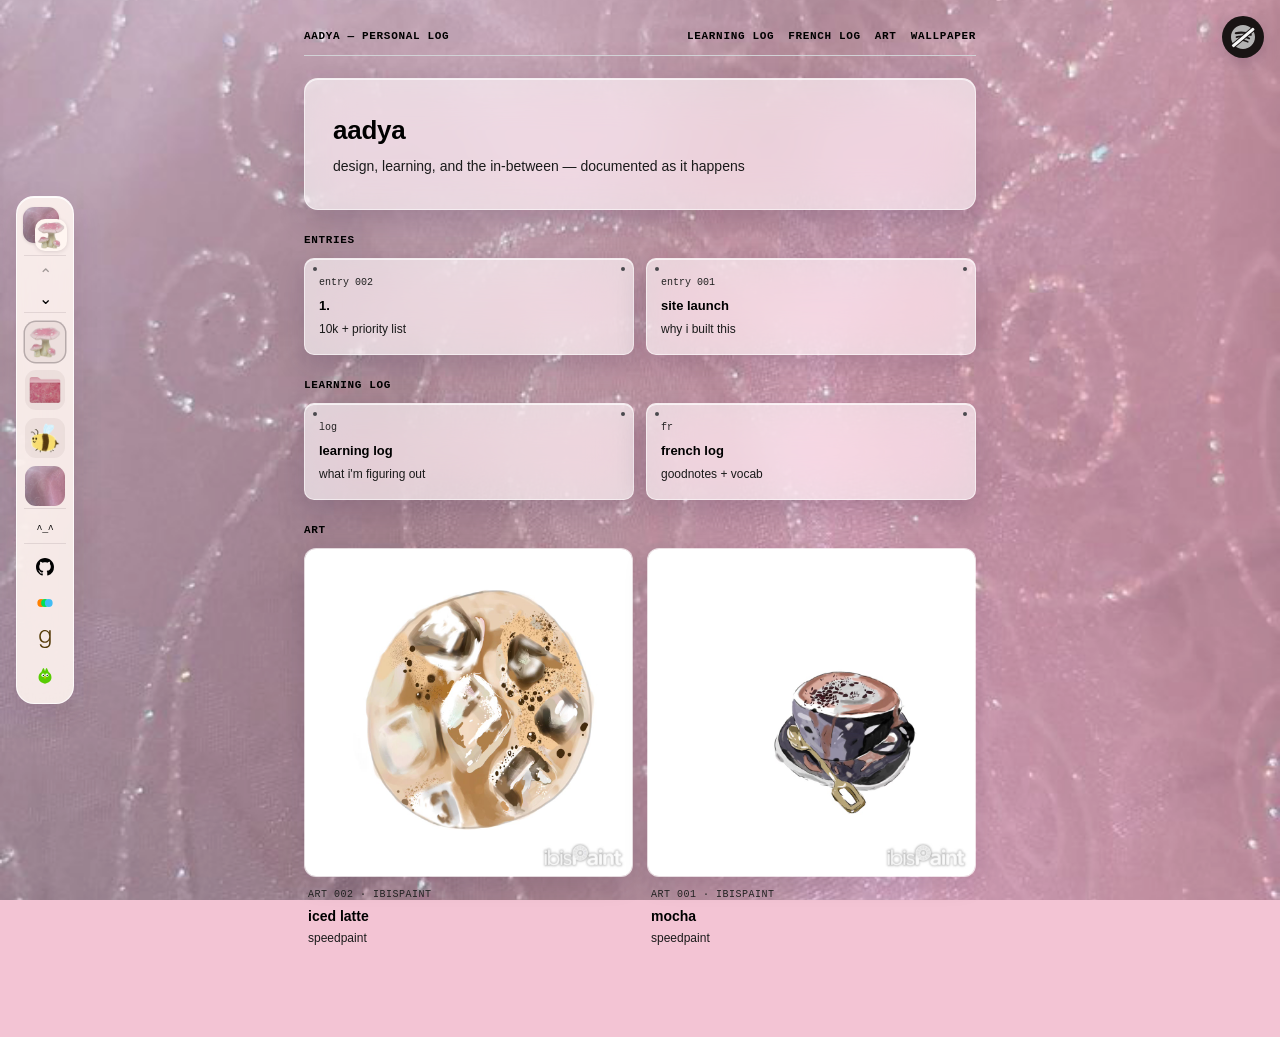
==== commit 9de90839: "Use root path for home links across pages Co-authored-by: aadyaburli <aadyaburli@users.noreply.githu" ====
--- a/index.html
+++ b/index.html
@@ -9,7 +9,7 @@
 <body>
   <div class="site-bg" aria-hidden="true"></div>
   <nav class="side-nav" aria-label="site">
-    <a class="side-nav-stack" href="/index.html" aria-label="home">
+    <a class="side-nav-stack" href="/" aria-label="home">
       <span class="side-nav-stack-back" aria-hidden="true"></span>
       <img class="side-nav-stack-front" src="/assets/nav-mushrooms.png" alt="" />
     </a>
@@ -18,7 +18,7 @@
       <a class="side-nav-chev" href="/entries/entry-002.html" aria-label="next">⌄</a>
     </div>
     <div class="side-nav-group">
-      <a class="side-nav-tile is-current" href="/index.html" aria-label="entries" title="entries" aria-current="page"><img src="/assets/nav-mushrooms.png" alt="" /></a>
+      <a class="side-nav-tile is-current" href="/" aria-label="entries" title="entries" aria-current="page"><img src="/assets/nav-mushrooms.png" alt="" /></a>
       <a class="side-nav-tile" href="/learning.html" aria-label="learning log" title="learning log"><img src="/assets/nav-folder.png" alt="" /></a>
       <a class="side-nav-tile side-nav-tile-fr" href="/french.html" aria-label="french log" title="french log"><img src="/assets/nav-bee.png" alt="" /></a>
       <a class="side-nav-tile side-nav-tile-wall" href="/wallpaper.html" aria-label="wallpaper" title="wallpaper"></a>
@@ -28,7 +28,6 @@
     </div>
     <div class="side-nav-group">
       <a class="side-nav-link" href="https://github.com/aadyaburli" aria-label="github" title="github" target="_blank" rel="noreferrer"><svg viewBox="0 0 16 16" aria-hidden="true"><path fill="currentColor" d="M8 0C3.58 0 0 3.58 0 8c0 3.54 2.29 6.53 5.47 7.59.4.07.55-.17.55-.38 0-.19-.01-.82-.01-1.49-2.01.37-2.53-.49-2.69-.94-.09-.23-.48-.94-.82-1.13-.28-.15-.68-.52-.01-.53.63-.01 1.08.58 1.23.82.72 1.21 1.87.87 2.33.66.07-.52.28-.87.51-1.07-1.78-.2-3.64-.89-3.64-3.95 0-.87.31-1.59.82-2.15-.08-.2-.36-1.02.08-2.12 0 0 .67-.21 2.2.82.64-.18 1.32-.27 2-.27s1.36.09 2 .27c1.53-1.04 2.2-.82 2.2-.82.44 1.1.16 1.92.08 2.12.51.56.82 1.27.82 2.15 0 3.07-1.87 3.75-3.65 3.95.29.25.54.73.54 1.48 0 1.07-.01 1.93-.01 2.2 0 .21.15.46.55.38A8.01 8.01 0 0 0 16 8c0-4.42-3.58-8-8-8"/></svg></a>
-      <a class="side-nav-link" href="https://x.com/aadyabuilds" aria-label="x" title="x" target="_blank" rel="noreferrer"><svg viewBox="0 0 24 24" aria-hidden="true"><path fill="currentColor" d="M18.244 2.25h3.308l-7.227 8.26 8.502 11.24H16.17l-4.714-6.231-5.401 6.231H2.744l7.227-8.451L1.254 2.25H8.08l4.713 6.231zm-1.161 17.52h1.833L7.084 4.126H5.117z"/></svg></a>
       <a class="side-nav-link" href="https://letterboxd.com/blakez333/" aria-label="letterboxd" title="letterboxd" target="_blank" rel="noreferrer"><svg viewBox="0 0 24 24" aria-hidden="true"><circle cx="7" cy="12" r="5.2" fill="#ff8000"/><circle cx="12" cy="12" r="5.2" fill="#00e054"/><circle cx="17" cy="12" r="5.2" fill="#40bcf4"/></svg></a>
       <a class="side-nav-link" href="https://www.goodreads.com/user/show/193448618-blake" aria-label="goodreads" title="goodreads" target="_blank" rel="noreferrer"><svg viewBox="0 0 24 24" aria-hidden="true"><path fill="#553B08" d="M11.43 23.995c-3.608-.208-6.274-2.077-6.448-5.078.695.007 1.375-.013 2.07-.006.224 1.342 1.065 2.43 2.683 3.026 1.583.496 3.737.46 5.082-.174 1.351-.636 2.145-1.822 2.503-3.577.212-1.042.236-1.734.231-2.92l-.005-1.631h-.059c-1.245 2.564-3.315 3.53-5.59 3.475-5.74-.054-7.68-4.534-7.528-8.606.01-5.241 3.22-8.537 7.557-8.495 2.354-.14 4.605 1.362 5.554 3.37l.059.002.002-2.918 2.099.004-.002 15.717c-.193 7.04-4.376 7.89-8.209 7.811zm6.1-15.633c-.096-3.26-1.601-6.62-5.503-6.645-3.954-.017-5.625 3.592-5.604 6.85-.013 3.439 1.643 6.305 4.703 6.762 4.532.591 6.551-3.411 6.404-6.967z"/></svg></a>
       <a class="side-nav-link" href="https://www.duolingo.com/profile/blakewhimsy" aria-label="duolingo" title="duolingo" target="_blank" rel="noreferrer"><svg viewBox="0 0 24 24" aria-hidden="true"><path fill="#58CC02" d="M7 8.2 9.2 3.4c.3-.6 1.2-.6 1.5 0L12 7.1l1.3-3.7c.3-.6 1.2-.6 1.5 0L17 8.2c2.4 1.1 3.6 4 3.6 7.1 0 4.2-3.4 7.2-8.6 8.2-5.2-1-8.6-4-8.6-8.2 0-3.1 1.2-6 3.6-7.1z"/><circle fill="#fff" cx="9.4" cy="12.2" r="2.1"/><circle fill="#fff" cx="14.6" cy="12.2" r="2.1"/><circle fill="#1a1a1a" cx="9.8" cy="12.5" r=".9"/><circle fill="#1a1a1a" cx="15" cy="12.5" r=".9"/><path fill="#FFC200" d="M12 13.6 10.6 16.4h2.8z"/></svg></a>
